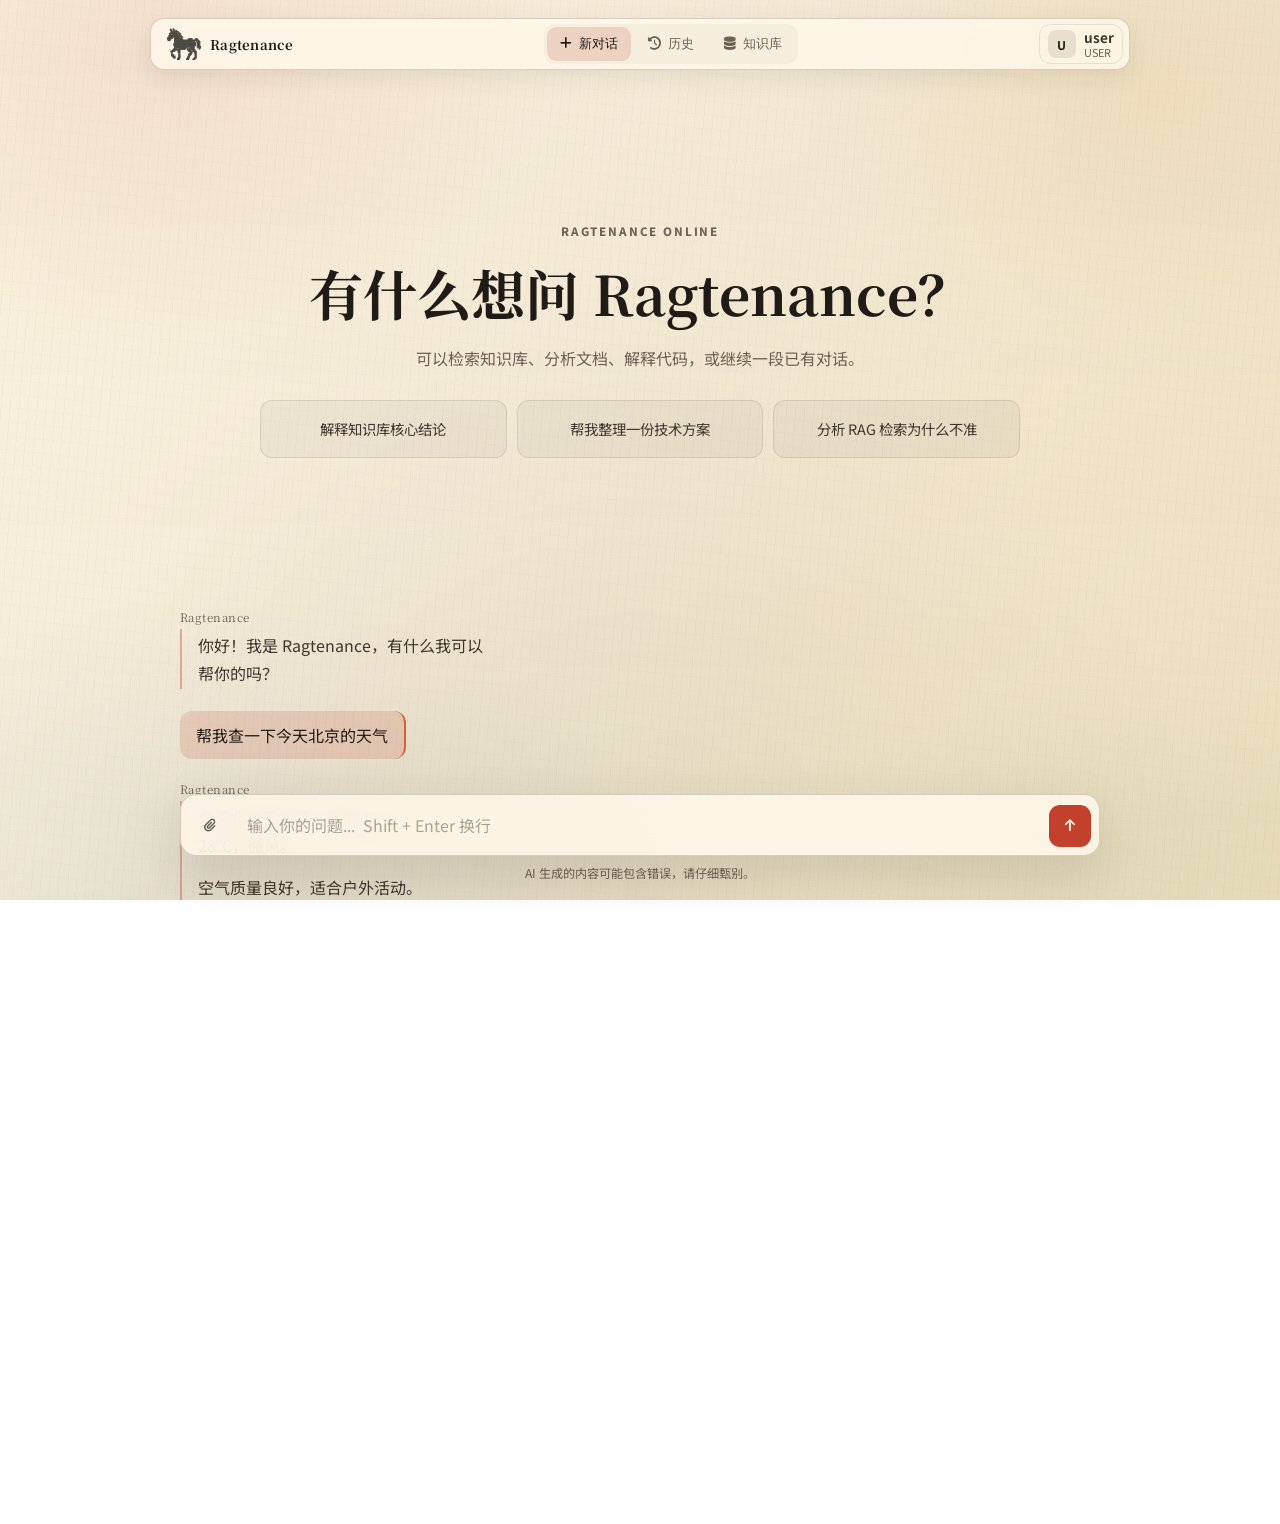
==== frontend/preview.html @ a61781a5 "chore: emphasize Ragtenance naming Rename project branding, package metadata, frontend globals, runt" ====
<!DOCTYPE html>
<html lang="zh-CN">

<head>
    <meta charset="UTF-8">
    <meta name="viewport" content="width=device-width, initial-scale=1.0">
    <title>Ragtenance — Design Preview</title>
    <link rel="icon" href="logo-horse.svg" type="image/svg+xml">
    <link rel="preconnect" href="https://fonts.googleapis.com">
    <link href="https://fonts.googleapis.com/css2?family=Noto+Serif+SC:wght@400;600;700;900&family=Noto+Sans+SC:wght@300;400;500;600&display=swap" rel="stylesheet">
    <link rel="stylesheet" href="https://cdnjs.cloudflare.com/ajax/libs/font-awesome/6.4.0/css/all.min.css">
    <style>
        :root {
            --ink-bg: #F4ECD8;
            --ink-bg-soft: #ECE0C4;
            --ink-surface: rgba(255, 249, 235, 0.86);
            --ink-surface-solid: #FBF5E3;
            --ink-panel: rgba(42, 32, 26, 0.055);
            --paper: #1F1B16;
            --paper-soft: #3F362C;
            --paper-muted: #6E6054;
            --paper-faint: rgba(42, 32, 26, 0.08);
            --cinnabar: #C2402C;
            --cinnabar-strong: #D95E3B;
            --cinnabar-soft: rgba(194, 64, 44, 0.16);
            --seal-red: #8E2A1D;
            --gamboge: #D9A441;
            --gamboge-soft: rgba(217, 164, 65, 0.18);
            --indigo-ink: #425A78;
            --indigo-soft: rgba(66, 90, 120, 0.14);
            --bamboo: #6B8F73;
            --bamboo-soft: rgba(107, 143, 115, 0.14);
            --line: rgba(42, 32, 26, 0.1);
            --line-strong: rgba(42, 32, 26, 0.18);
            --line-brush: rgba(42, 32, 26, 0.28);
            --shadow-soft: 0 18px 50px rgba(60, 42, 32, 0.14);
            --shadow-tight: 0 8px 24px rgba(42, 32, 26, 0.08);
            --shadow-brush: 0 2px 0 rgba(42, 32, 26, 0.05);
            --radius-sm: 8px;
            --radius-md: 12px;
            --radius-lg: 16px;
            --nav-height: 52px;
            --content-max: 920px;
            --composer-max: 920px;
            --transition: 160ms ease;
        }

        * { box-sizing: border-box; margin: 0; padding: 0; }

        html, body {
            width: 100%; height: 100%;
            overflow-x: hidden;
        }

        body {
            font-family: "Noto Sans SC", "Microsoft YaHei", "PingFang SC", system-ui, sans-serif;
            background:
                radial-gradient(ellipse 42rem 30rem at 12% 6%, rgba(194, 64, 44, 0.09), transparent 60%),
                radial-gradient(ellipse 38rem 26rem at 90% 10%, rgba(217, 164, 65, 0.12), transparent 58%),
                radial-gradient(ellipse 48rem 34rem at 18% 102%, rgba(66, 90, 120, 0.09), transparent 60%),
                radial-gradient(ellipse 34rem 22rem at 92% 96%, rgba(107, 143, 115, 0.08), transparent 60%),
                repeating-linear-gradient(95deg, rgba(42, 32, 26, 0.022) 0 1px, transparent 1px 9px),
                repeating-linear-gradient(6deg, rgba(42, 32, 26, 0.012) 0 1px, transparent 1px 14px),
                linear-gradient(135deg, #FBF5E3 0%, #F4ECD8 42%, #EDDFBC 100%);
            color: var(--paper);
            min-height: 100vh;
        }

        body::before {
            content: "";
            position: fixed;
            inset: 0;
            pointer-events: none;
            background:
                linear-gradient(rgba(194, 64, 44, 0.025), rgba(42, 32, 26, 0)),
                radial-gradient(circle at 50% 100%, rgba(42, 32, 26, 0.06), transparent 36rem);
            mix-blend-mode: multiply;
        }

        button:focus-visible, input:focus-visible, textarea:focus-visible {
            outline: 2px solid rgba(198, 80, 58, 0.72);
            outline-offset: 2px;
        }

        button { border: 0; cursor: pointer; }

        /* ── Nav ── */
        .top-nav {
            position: fixed;
            top: 18px;
            left: 50%;
            z-index: 40;
            width: min(980px, calc(100vw - 32px));
            height: var(--nav-height);
            transform: translateX(-50%);
            display: flex;
            align-items: center;
            justify-content: space-between;
            gap: 14px;
            padding: 6px;
            border: 1px solid var(--line-strong);
            border-radius: 14px;
            background: rgba(255, 249, 235, 0.82);
            box-shadow: var(--shadow-tight);
            backdrop-filter: blur(18px);
            -webkit-backdrop-filter: blur(18px);
            animation: nav-in 420ms ease both;
        }

        .brand-lockup {
            display: inline-flex;
            align-items: center;
            gap: 9px;
            padding: 6px 10px;
            border-radius: 10px;
            color: var(--paper);
            background: transparent;
        }
        .brand-lockup:hover { background: var(--paper-faint); }

        .brand-mark {
            display: block;
            object-fit: contain;
            flex-shrink: 0;
        }
        .brand-mark-sm {
            width: 34px;
            height: 34px;
        }

        .brand-name {
            font-family: "Noto Serif SC", "Songti SC", serif;
            letter-spacing: 0.02em;
            font-weight: 700;
        }

        .nav-actions {
            display: flex;
            align-items: center;
            gap: 4px;
            padding: 3px;
            border-radius: 11px;
            background: rgba(42, 32, 26, 0.035);
        }

        .nav-pill {
            display: inline-flex;
            align-items: center;
            gap: 7px;
            padding: 8px 13px;
            border-radius: 9px;
            color: var(--paper-muted);
            background: transparent;
            transition: background var(--transition), color var(--transition);
            white-space: nowrap;
        }
        .nav-pill:hover { background: var(--paper-faint); color: var(--paper); }
        .nav-pill.active { color: var(--paper); background: var(--cinnabar-soft); }

        .user-cluster { display: flex; align-items: center; gap: 8px; }

        .user-chip {
            display: flex; align-items: center; gap: 8px;
            padding: 5px 8px;
            border: 1px solid var(--line);
            border-radius: 11px;
            color: var(--paper-soft);
        }

        .user-avatar {
            width: 28px; height: 28px;
            display: inline-flex; align-items: center; justify-content: center;
            border-radius: 8px;
            background: rgba(42, 32, 26, 0.1);
            color: var(--paper);
            font-weight: 700; font-size: 12px;
        }

        .user-meta { display: flex; flex-direction: column; align-items: flex-start; line-height: 1.05; }
        .user-meta strong { font-size: 0.85rem; }
        .user-meta small { margin-top: 3px; color: var(--paper-muted); font-size: 0.68rem; text-transform: uppercase; }

        /* ── Workspace ── */
        .workspace {
            position: relative; z-index: 1;
            padding: 92px 20px 132px;
            min-height: 100vh;
        }

        .chat-scroll {
            width: min(var(--content-max), calc(100vw - 40px));
            margin: 0 auto;
        }

        /* ── Welcome ── */
        .welcome-screen {
            display: flex;
            flex-direction: column;
            align-items: center;
            justify-content: center;
            min-height: 55vh;
            text-align: center;
            gap: 12px;
            animation: panel-in 420ms ease both;
        }

        .eyebrow {
            color: var(--cinnabar-strong);
            font-size: 0.72rem;
            font-weight: 800;
            letter-spacing: 0.16em;
            text-transform: uppercase;
        }

        .welcome-screen h1 {
            font-family: "Noto Serif SC", "Songti SC", serif;
            font-size: clamp(2rem, 5vw, 3.4rem);
            color: var(--paper);
            letter-spacing: 0;
        }

        .welcome-screen p {
            max-width: 620px;
            line-height: 1.75;
            color: var(--paper-muted);
        }

        .prompt-grid {
            display: grid;
            grid-template-columns: repeat(3, minmax(0, 1fr));
            gap: 10px;
            width: min(760px, 100%);
            margin-top: 16px;
        }

        .prompt-grid button {
            min-height: 58px;
            border: 1px solid var(--line);
            border-radius: var(--radius-md);
            color: var(--paper-soft);
            background: rgba(42, 32, 26, 0.04);
            padding: 12px;
            line-height: 1.35;
            font-family: inherit;
            font-size: 0.9rem;
            transition: background var(--transition), border-color var(--transition), transform var(--transition);
        }
        .prompt-grid button:hover {
            border-color: var(--line-strong);
            transform: translateY(-1px);
            background: var(--paper-faint);
            color: var(--paper);
        }

        /* ── Messages ── */
        .message {
            width: 100%;
            display: flex;
            margin: 22px 0;
            animation: message-in 220ms ease both;
        }

        .user-message { align-items: flex-end; }
        .bot-message { align-items: flex-start; }

        .message-content {
            max-width: 82%;
            line-height: 1.75;
            overflow-wrap: anywhere;
        }

        .user-content {
            max-width: min(68%, 680px);
            padding: 10px 16px;
            border-radius: var(--radius-md);
            color: var(--paper);
            background: var(--cinnabar-soft);
            border-right: 2px solid var(--cinnabar-strong);
            white-space: pre-wrap;
            transition: background var(--transition);
        }
        .user-content:hover { background: rgba(194, 64, 44, 0.22); }

        .bot-content {
            padding: 2px 0 2px 16px;
            border-left: 2px solid rgba(194, 64, 44, 0.38);
            color: var(--paper-soft);
        }
        .bot-content p { margin: 0 0 0.9em; }
        .bot-content p:last-child { margin-bottom: 0; }
        .bot-content ul, .bot-content ol { margin: 0.6em 0 0.9em 1.35em; }
        .bot-content code {
            font-family: "Cascadia Mono", "Consolas", monospace;
            font-size: 0.92em;
        }
        .bot-content :not(pre) > code {
            border: 1px solid var(--line);
            border-radius: 6px;
            background: rgba(42, 32, 26, 0.07);
            padding: 0.1em 0.35em;
        }
        .bot-content pre {
            max-width: 100%;
            overflow-x: auto;
            margin: 1em 0;
            padding: 14px;
            border: 1px solid var(--line);
            border-radius: var(--radius-md);
            background: rgba(42, 32, 26, 0.08);
        }

        .bot-label {
            font-size: 0.72rem;
            color: var(--paper-muted);
            font-family: "Noto Serif SC", serif;
            margin-bottom: 4px;
            letter-spacing: 0.04em;
        }

        .bot-message-actions {
            display: flex;
            align-items: center;
            gap: 4px;
            margin-top: 8px;
            margin-left: 16px;
        }

        .msg-action-btn {
            width: 32px; height: 32px;
            display: inline-flex; align-items: center; justify-content: center;
            border: 0; border-radius: 8px;
            color: var(--paper-muted);
            background: transparent;
            transition: color var(--transition), background var(--transition);
        }
        .msg-action-btn:hover { color: var(--paper); background: var(--paper-faint); }

        /* ── Composer ── */
        .composer-dock {
            position: fixed;
            left: 50%;
            bottom: 18px;
            z-index: 35;
            width: min(var(--composer-max), calc(100vw - 32px));
            transform: translateX(-50%);
        }

        .composer {
            display: flex;
            align-items: flex-end;
            gap: 8px;
            padding: 8px;
            border: 1px solid var(--line-strong);
            border-radius: 16px;
            background: rgba(255, 249, 235, 0.86);
            box-shadow: var(--shadow-soft);
            backdrop-filter: blur(18px);
            -webkit-backdrop-filter: blur(18px);
        }

        .composer textarea {
            flex: 1;
            min-height: 42px;
            resize: none;
            border: 0; outline: none;
            background: transparent;
            color: var(--paper);
            padding: 10px 8px;
            font-family: inherit;
            font-size: 1rem;
            line-height: 1.5;
        }
        .composer textarea::placeholder { color: rgba(42, 32, 26, 0.38); }

        .composer-icon, .send-button {
            width: 42px; height: 42px;
            flex: 0 0 42px;
            display: inline-flex; align-items: center; justify-content: center;
            border-radius: 11px;
        }
        .composer-icon {
            color: var(--paper-muted);
            background: transparent;
        }
        .composer-icon:hover { background: var(--paper-faint); color: var(--cinnabar); }

        .send-button {
            color: #fff8ef;
            background: var(--cinnabar);
        }
        .send-button:hover { transform: translateY(-1px); background: var(--cinnabar-strong); }

        .composer-note {
            margin-top: 8px;
            text-align: center;
            font-size: 0.76rem;
            color: var(--paper-muted);
        }

        /* ── Scrollbar ── */
        ::-webkit-scrollbar { width: 8px; }
        ::-webkit-scrollbar-track { background: transparent; }
        ::-webkit-scrollbar-thumb { border-radius: 999px; background: rgba(42, 32, 26, 0.16); }

        /* ── Animations ── */
        @keyframes nav-in {
            from { opacity: 0; transform: translate(-50%, -8px); }
            to   { opacity: 1; transform: translate(-50%, 0); }
        }
        @keyframes panel-in {
            from { opacity: 0; transform: translateY(8px); }
            to   { opacity: 1; transform: translateY(0); }
        }
        @keyframes message-in {
            from { opacity: 0; transform: translateY(6px); }
            to   { opacity: 1; transform: translateY(0); }
        }

        @media (max-width: 760px) {
            .top-nav { top: 10px; width: calc(100vw - 20px); }
            .brand-name, .user-meta { display: none; }
            .nav-actions { flex: 1; min-width: max-content; }
            .nav-pill span { display: none; }
            .workspace { padding: 76px 10px 122px; }
            .chat-scroll { width: 100%; }
            .prompt-grid { grid-template-columns: 1fr; }
            .message-content, .user-content { max-width: 90%; }
            .composer-dock { bottom: 10px; width: calc(100vw - 20px); }
        }
    </style>
</head>
<body>

    <header class="top-nav">
        <button class="brand-lockup">
            <img class="brand-mark brand-mark-sm" src="logo-horse.svg" alt="" width="34" height="34" aria-hidden="true">
            <span class="brand-name">Ragtenance</span>
        </button>

        <div class="nav-actions">
            <button class="nav-pill active"><i class="fas fa-plus"></i> <span>新对话</span></button>
            <button class="nav-pill"><i class="fas fa-clock-rotate-left"></i> <span>历史</span></button>
            <button class="nav-pill"><i class="fas fa-database"></i> <span>知识库</span></button>
        </div>

        <div class="user-cluster">
            <div class="user-chip">
                <span class="user-avatar">U</span>
                <div class="user-meta">
                    <strong>user</strong>
                    <small>user</small>
                </div>
            </div>
        </div>
    </header>

    <main class="workspace">
        <div class="chat-scroll">
            <div class="welcome-screen">
                <p class="eyebrow">Ragtenance Online</p>
                <h1>有什么想问 Ragtenance？</h1>
                <p>可以检索知识库、分析文档、解释代码，或继续一段已有对话。</p>

                <div class="prompt-grid">
                    <button>解释知识库核心结论</button>
                    <button>帮我整理一份技术方案</button>
                    <button>分析 RAG 检索为什么不准</button>
                </div>
            </div>

            <!-- Bot: greeting -->
            <div class="message bot-message">
                <div>
                    <div class="bot-label">Ragtenance</div>
                    <div class="message-content bot-content">
                        <p>你好！我是 Ragtenance，有什么我可以帮你的吗？</p>
                    </div>
                </div>
            </div>

            <!-- User -->
            <div class="message user-message">
                <div class="message-content user-content">帮我查一下今天北京的天气</div>
            </div>

            <!-- Bot: weather -->
            <div class="message bot-message">
                <div>
                    <div class="bot-label">Ragtenance</div>
                    <div class="message-content bot-content">
                        <p>今天北京天气晴，温度 15°C ~ 28°C，微风。</p>
                        <p>空气质量良好，适合户外活动。</p>
                    </div>
                    <div class="bot-message-actions">
                        <button class="msg-action-btn" title="复制"><i class="fas fa-copy"></i></button>
                        <button class="msg-action-btn" title="重新生成"><i class="fas fa-arrows-rotate"></i></button>
                    </div>
                </div>
            </div>

            <!-- User -->
            <div class="message user-message">
                <div class="message-content user-content">帮我分析一下这份数据报告的要点</div>
            </div>

            <!-- Bot: code example -->
            <div class="message bot-message">
                <div>
                    <div class="bot-label">Ragtenance</div>
                    <div class="message-content bot-content">
                        <p>好的，这是一个简单的数据分析示例：</p>
                        <pre><code>import pandas as pd

df = pd.read_csv("data.csv")
summary = df.describe()
print(summary)</code></pre>
                        <p>运行后会输出数据的统计摘要，包括均值、标准差、最小值和最大值等。</p>
                    </div>
                    <div class="bot-message-actions">
                        <button class="msg-action-btn" title="复制"><i class="fas fa-copy"></i></button>
                        <button class="msg-action-btn" title="重新生成"><i class="fas fa-arrows-rotate"></i></button>
                    </div>
                </div>
            </div>
        </div>
    </main>

    <div class="composer-dock">
        <div class="composer">
            <button class="composer-icon" title="附件"><i class="fas fa-paperclip"></i></button>
            <textarea placeholder="输入你的问题...  Shift + Enter 换行" rows="1"></textarea>
            <button class="send-button" title="发送"><i class="fas fa-arrow-up"></i></button>
        </div>
        <p class="composer-note">AI 生成的内容可能包含错误，请仔细甄别。</p>
    </div>

</body>
</html>
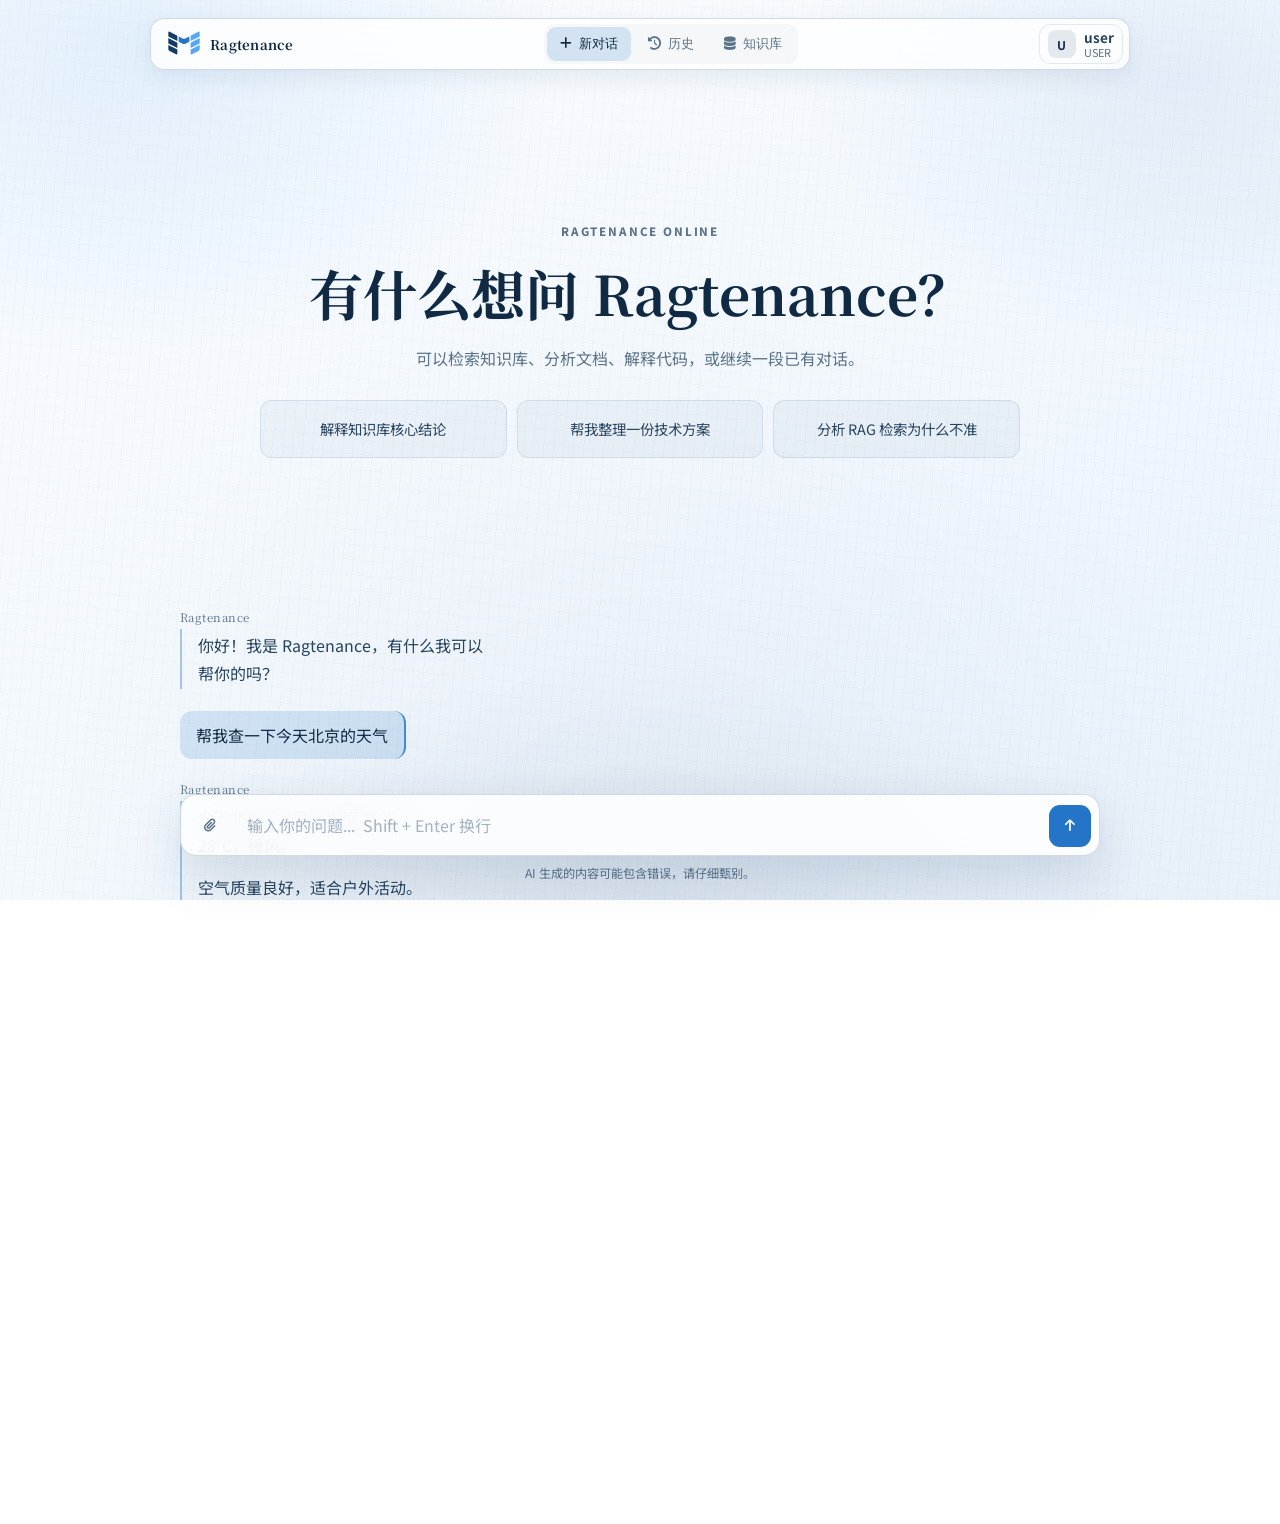
==== commit 911892fe: "feat(frontend): redesign Ragtenance visual identity Replace the legacy pony with the Maintenance M S" ====
--- a/frontend/preview.html
+++ b/frontend/preview.html
@@ -5,37 +5,46 @@
     <meta charset="UTF-8">
     <meta name="viewport" content="width=device-width, initial-scale=1.0">
     <title>Ragtenance — Design Preview</title>
-    <link rel="icon" href="logo-horse.svg" type="image/svg+xml">
+    <link rel="icon" href="logo-ragtenance.svg" type="image/svg+xml">
     <link rel="preconnect" href="https://fonts.googleapis.com">
     <link href="https://fonts.googleapis.com/css2?family=Noto+Serif+SC:wght@400;600;700;900&family=Noto+Sans+SC:wght@300;400;500;600&display=swap" rel="stylesheet">
     <link rel="stylesheet" href="https://cdnjs.cloudflare.com/ajax/libs/font-awesome/6.4.0/css/all.min.css">
     <style>
         :root {
-            --ink-bg: #F4ECD8;
-            --ink-bg-soft: #ECE0C4;
-            --ink-surface: rgba(255, 249, 235, 0.86);
-            --ink-surface-solid: #FBF5E3;
-            --ink-panel: rgba(42, 32, 26, 0.055);
-            --paper: #1F1B16;
-            --paper-soft: #3F362C;
-            --paper-muted: #6E6054;
-            --paper-faint: rgba(42, 32, 26, 0.08);
-            --cinnabar: #C2402C;
-            --cinnabar-strong: #D95E3B;
-            --cinnabar-soft: rgba(194, 64, 44, 0.16);
-            --seal-red: #8E2A1D;
-            --gamboge: #D9A441;
-            --gamboge-soft: rgba(217, 164, 65, 0.18);
-            --indigo-ink: #425A78;
-            --indigo-soft: rgba(66, 90, 120, 0.14);
-            --bamboo: #6B8F73;
-            --bamboo-soft: rgba(107, 143, 115, 0.14);
-            --line: rgba(42, 32, 26, 0.1);
-            --line-strong: rgba(42, 32, 26, 0.18);
-            --line-brush: rgba(42, 32, 26, 0.28);
-            --shadow-soft: 0 18px 50px rgba(60, 42, 32, 0.14);
-            --shadow-tight: 0 8px 24px rgba(42, 32, 26, 0.08);
-            --shadow-brush: 0 2px 0 rgba(42, 32, 26, 0.05);
+            --blue-canvas: #F3F8FD;
+            --blue-surface: #F8FBFE;
+            --blue-ink: #102A43;
+            --blue-navy: #123B66;
+            --blue-main: #2474C8;
+            --blue-signal: #55A7F3;
+            --danger: #B84242;
+            --danger-strong: #963535;
+            --danger-soft: rgba(184, 66, 66, 0.12);
+            --ink-bg: var(--blue-canvas);
+            --ink-bg-soft: #E4EFF9;
+            --ink-surface: rgba(255, 255, 255, 0.86);
+            --ink-surface-solid: var(--blue-surface);
+            --ink-panel: rgba(18, 59, 102, 0.055);
+            --paper: var(--blue-ink);
+            --paper-soft: #27445F;
+            --paper-muted: #5B7288;
+            --paper-faint: rgba(18, 59, 102, 0.08);
+            --cinnabar: var(--blue-main);
+            --cinnabar-strong: #3D8DDD;
+            --cinnabar-soft: rgba(36, 116, 200, 0.16);
+            --seal-red: var(--blue-navy);
+            --gamboge: var(--blue-signal);
+            --gamboge-soft: rgba(85, 167, 243, 0.18);
+            --indigo-ink: #326FA8;
+            --indigo-soft: rgba(50, 111, 168, 0.14);
+            --bamboo: #3B8C78;
+            --bamboo-soft: rgba(59, 140, 120, 0.14);
+            --line: rgba(18, 59, 102, 0.1);
+            --line-strong: rgba(18, 59, 102, 0.18);
+            --line-brush: rgba(18, 59, 102, 0.28);
+            --shadow-soft: 0 18px 50px rgba(18, 59, 102, 0.14);
+            --shadow-tight: 0 8px 24px rgba(18, 59, 102, 0.08);
+            --shadow-brush: 0 2px 0 rgba(18, 59, 102, 0.05);
             --radius-sm: 8px;
             --radius-md: 12px;
             --radius-lg: 16px;
@@ -55,13 +64,12 @@
         body {
             font-family: "Noto Sans SC", "Microsoft YaHei", "PingFang SC", system-ui, sans-serif;
             background:
-                radial-gradient(ellipse 42rem 30rem at 12% 6%, rgba(194, 64, 44, 0.09), transparent 60%),
-                radial-gradient(ellipse 38rem 26rem at 90% 10%, rgba(217, 164, 65, 0.12), transparent 58%),
-                radial-gradient(ellipse 48rem 34rem at 18% 102%, rgba(66, 90, 120, 0.09), transparent 60%),
-                radial-gradient(ellipse 34rem 22rem at 92% 96%, rgba(107, 143, 115, 0.08), transparent 60%),
-                repeating-linear-gradient(95deg, rgba(42, 32, 26, 0.022) 0 1px, transparent 1px 9px),
-                repeating-linear-gradient(6deg, rgba(42, 32, 26, 0.012) 0 1px, transparent 1px 14px),
-                linear-gradient(135deg, #FBF5E3 0%, #F4ECD8 42%, #EDDFBC 100%);
+                radial-gradient(ellipse 44rem 32rem at 10% 4%, rgba(85, 167, 243, 0.16), transparent 62%),
+                radial-gradient(ellipse 40rem 28rem at 92% 8%, rgba(36, 116, 200, 0.1), transparent 60%),
+                radial-gradient(ellipse 52rem 30rem at 50% 108%, rgba(18, 59, 102, 0.07), transparent 64%),
+                repeating-linear-gradient(95deg, rgba(18, 59, 102, 0.022) 0 1px, transparent 1px 10px),
+                repeating-linear-gradient(6deg, rgba(18, 59, 102, 0.014) 0 1px, transparent 1px 15px),
+                linear-gradient(145deg, #F8FBFE 0%, #F3F8FD 52%, #E7F1FA 100%);
             color: var(--paper);
             min-height: 100vh;
         }
@@ -72,13 +80,12 @@
             inset: 0;
             pointer-events: none;
             background:
-                linear-gradient(rgba(194, 64, 44, 0.025), rgba(42, 32, 26, 0)),
-                radial-gradient(circle at 50% 100%, rgba(42, 32, 26, 0.06), transparent 36rem);
-            mix-blend-mode: multiply;
+                linear-gradient(180deg, rgba(255, 255, 255, 0.2), transparent 28%),
+                radial-gradient(circle at 50% 100%, rgba(18, 59, 102, 0.045), transparent 38rem);
         }
 
         button:focus-visible, input:focus-visible, textarea:focus-visible {
-            outline: 2px solid rgba(198, 80, 58, 0.72);
+            outline: 2px solid rgba(36, 116, 200, 0.72);
             outline-offset: 2px;
         }
 
@@ -100,7 +107,7 @@
             padding: 6px;
             border: 1px solid var(--line-strong);
             border-radius: 14px;
-            background: rgba(255, 249, 235, 0.82);
+            background: rgba(255, 255, 255, 0.82);
             box-shadow: var(--shadow-tight);
             backdrop-filter: blur(18px);
             -webkit-backdrop-filter: blur(18px);
@@ -140,7 +147,7 @@
             gap: 4px;
             padding: 3px;
             border-radius: 11px;
-            background: rgba(42, 32, 26, 0.035);
+            background: rgba(18, 59, 102, 0.035);
         }
 
         .nav-pill {
@@ -171,7 +178,7 @@
             width: 28px; height: 28px;
             display: inline-flex; align-items: center; justify-content: center;
             border-radius: 8px;
-            background: rgba(42, 32, 26, 0.1);
+            background: rgba(18, 59, 102, 0.1);
             color: var(--paper);
             font-weight: 700; font-size: 12px;
         }
@@ -238,7 +245,7 @@
             border: 1px solid var(--line);
             border-radius: var(--radius-md);
             color: var(--paper-soft);
-            background: rgba(42, 32, 26, 0.04);
+            background: rgba(18, 59, 102, 0.04);
             padding: 12px;
             line-height: 1.35;
             font-family: inherit;
@@ -279,11 +286,11 @@
             white-space: pre-wrap;
             transition: background var(--transition);
         }
-        .user-content:hover { background: rgba(194, 64, 44, 0.22); }
+        .user-content:hover { background: rgba(36, 116, 200, 0.22); }
 
         .bot-content {
             padding: 2px 0 2px 16px;
-            border-left: 2px solid rgba(194, 64, 44, 0.38);
+            border-left: 2px solid rgba(36, 116, 200, 0.38);
             color: var(--paper-soft);
         }
         .bot-content p { margin: 0 0 0.9em; }
@@ -296,7 +303,7 @@
         .bot-content :not(pre) > code {
             border: 1px solid var(--line);
             border-radius: 6px;
-            background: rgba(42, 32, 26, 0.07);
+            background: rgba(18, 59, 102, 0.07);
             padding: 0.1em 0.35em;
         }
         .bot-content pre {
@@ -306,7 +313,7 @@
             padding: 14px;
             border: 1px solid var(--line);
             border-radius: var(--radius-md);
-            background: rgba(42, 32, 26, 0.08);
+            background: rgba(18, 59, 102, 0.08);
         }
 
         .bot-label {
@@ -352,7 +359,7 @@
             padding: 8px;
             border: 1px solid var(--line-strong);
             border-radius: 16px;
-            background: rgba(255, 249, 235, 0.86);
+            background: rgba(255, 255, 255, 0.86);
             box-shadow: var(--shadow-soft);
             backdrop-filter: blur(18px);
             -webkit-backdrop-filter: blur(18px);
@@ -370,7 +377,7 @@
             font-size: 1rem;
             line-height: 1.5;
         }
-        .composer textarea::placeholder { color: rgba(42, 32, 26, 0.38); }
+        .composer textarea::placeholder { color: rgba(18, 59, 102, 0.38); }
 
         .composer-icon, .send-button {
             width: 42px; height: 42px;
@@ -385,7 +392,7 @@
         .composer-icon:hover { background: var(--paper-faint); color: var(--cinnabar); }
 
         .send-button {
-            color: #fff8ef;
+            color: #F7FBFF;
             background: var(--cinnabar);
         }
         .send-button:hover { transform: translateY(-1px); background: var(--cinnabar-strong); }
@@ -400,7 +407,7 @@
         /* ── Scrollbar ── */
         ::-webkit-scrollbar { width: 8px; }
         ::-webkit-scrollbar-track { background: transparent; }
-        ::-webkit-scrollbar-thumb { border-radius: 999px; background: rgba(42, 32, 26, 0.16); }
+        ::-webkit-scrollbar-thumb { border-radius: 999px; background: rgba(18, 59, 102, 0.16); }
 
         /* ── Animations ── */
         @keyframes nav-in {
@@ -433,7 +440,7 @@
 
     <header class="top-nav">
         <button class="brand-lockup">
-            <img class="brand-mark brand-mark-sm" src="logo-horse.svg" alt="" width="34" height="34" aria-hidden="true">
+            <img class="brand-mark brand-mark-sm" src="logo-ragtenance.svg" alt="" width="34" height="34" aria-hidden="true">
             <span class="brand-name">Ragtenance</span>
         </button>
 
